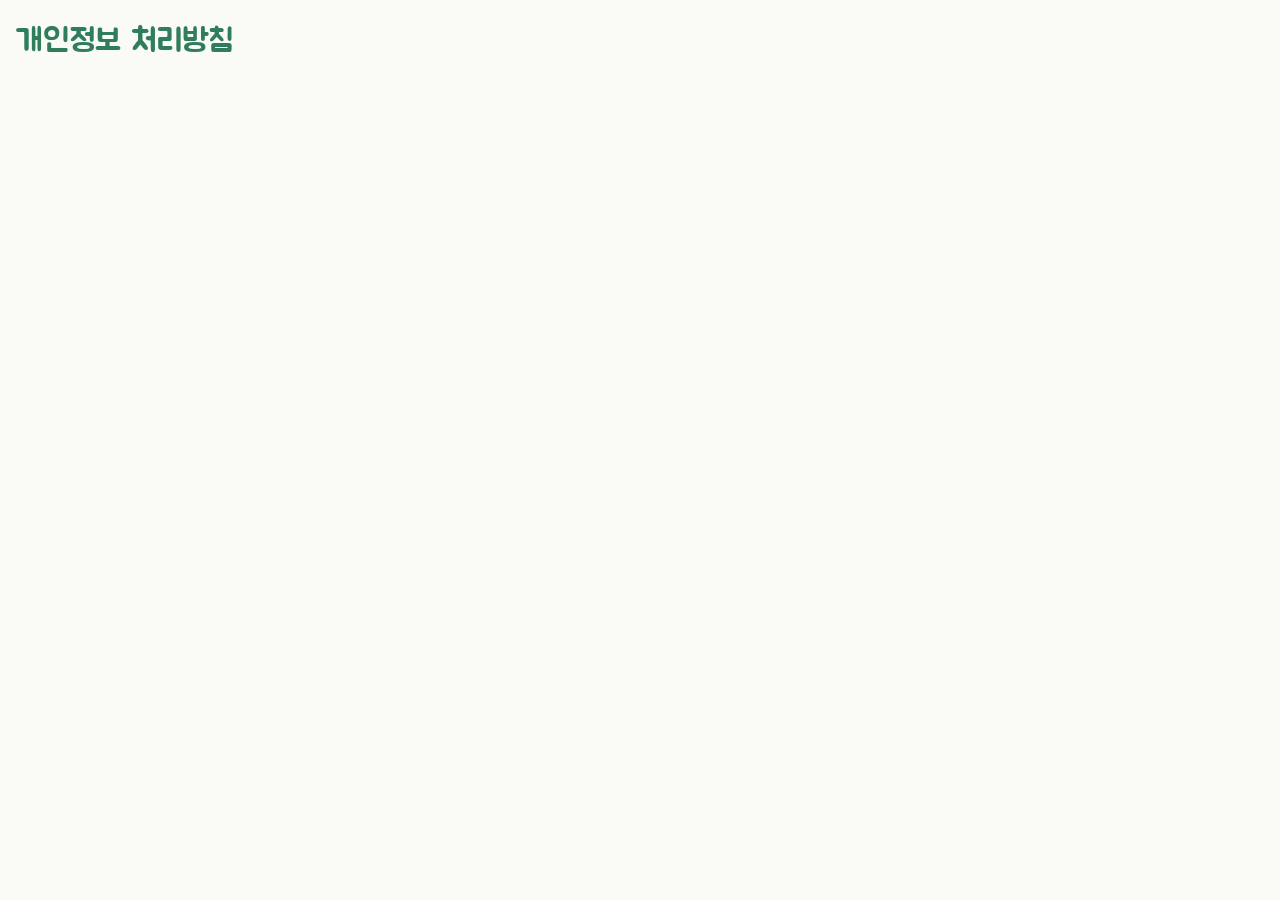
==== privacy.html @ 09f1b9ec "feat: HabitTrail 웹사이트 기본 구조와 디자인 시스템 추가 - 홈, 지원, 개인정보 처리방침 3개 페이지 생성 - 홈페이지를 시맨틱 HTML(header, nav, m" ====
<!DOCTYPE html>
<html lang="ko">
<head>
  <meta charset="UTF-8">
  <meta name="viewport" content="width=device-width, initial-scale=1.0">
  <title>개인정보 처리방침 | HabitTrail</title>
  <link rel="preconnect" href="https://fonts.googleapis.com">
  <link rel="preconnect" href="https://fonts.gstatic.com" crossorigin>
  <link rel="stylesheet" href="https://fonts.googleapis.com/css2?family=Jua&family=Noto+Sans+KR:wght@400;700&display=swap">
  <link rel="stylesheet" href="css/style.css">
  <script src="js/main.js" defer></script>
</head>
<body>
  <h1>개인정보 처리방침</h1>
</body>
</html>
---- css/style.css ----
/* HabitTrail design system */
:root {
  --color-primary: #2F7D5B;
  --color-primary-dark: #256649;
  --color-secondary: #F2A93B;
  --color-secondary-light: #FDF1DC;
  --color-text: #1F2933;
  --color-background: #FAFAF7;
  --font-heading: "Jua", sans-serif;
  --font-body: "Noto Sans KR", sans-serif;
  --space-s: 8px;
  --space-m: 16px;
  --space-l: 32px;
  --space-xl: 64px;
  --radius: 12px;
}

body {
  margin: 0;
  padding: var(--space-m);
  font-family: var(--font-body);
  line-height: 1.6;
  color: var(--color-text);
  background: var(--color-background);
}

h1,
h2,
h3 {
  font-family: var(--font-heading);
  font-weight: 400;
  margin: 0 0 var(--space-s);
}

h1 {
  color: var(--color-primary);
}

main {
  max-width: 960px;
  margin: 0 auto;
}

/* Sections: pale amber panels with the same gap between each one */
main > section {
  padding: var(--space-l);
  border-radius: var(--radius);
  background: var(--color-secondary-light);
}

main > section + section {
  margin-top: var(--space-xl);
}

/* Call-to-action button */
.button {
  display: inline-block;
  padding: var(--space-m) var(--space-l);
  border-radius: var(--radius);
  background: var(--color-primary);
  color: #fff;
  font-weight: 700;
  text-decoration: none;
}

.button:hover {
  background: var(--color-primary-dark);
}

.button:focus-visible {
  outline: 3px solid var(--color-secondary);
  outline-offset: 3px;
}
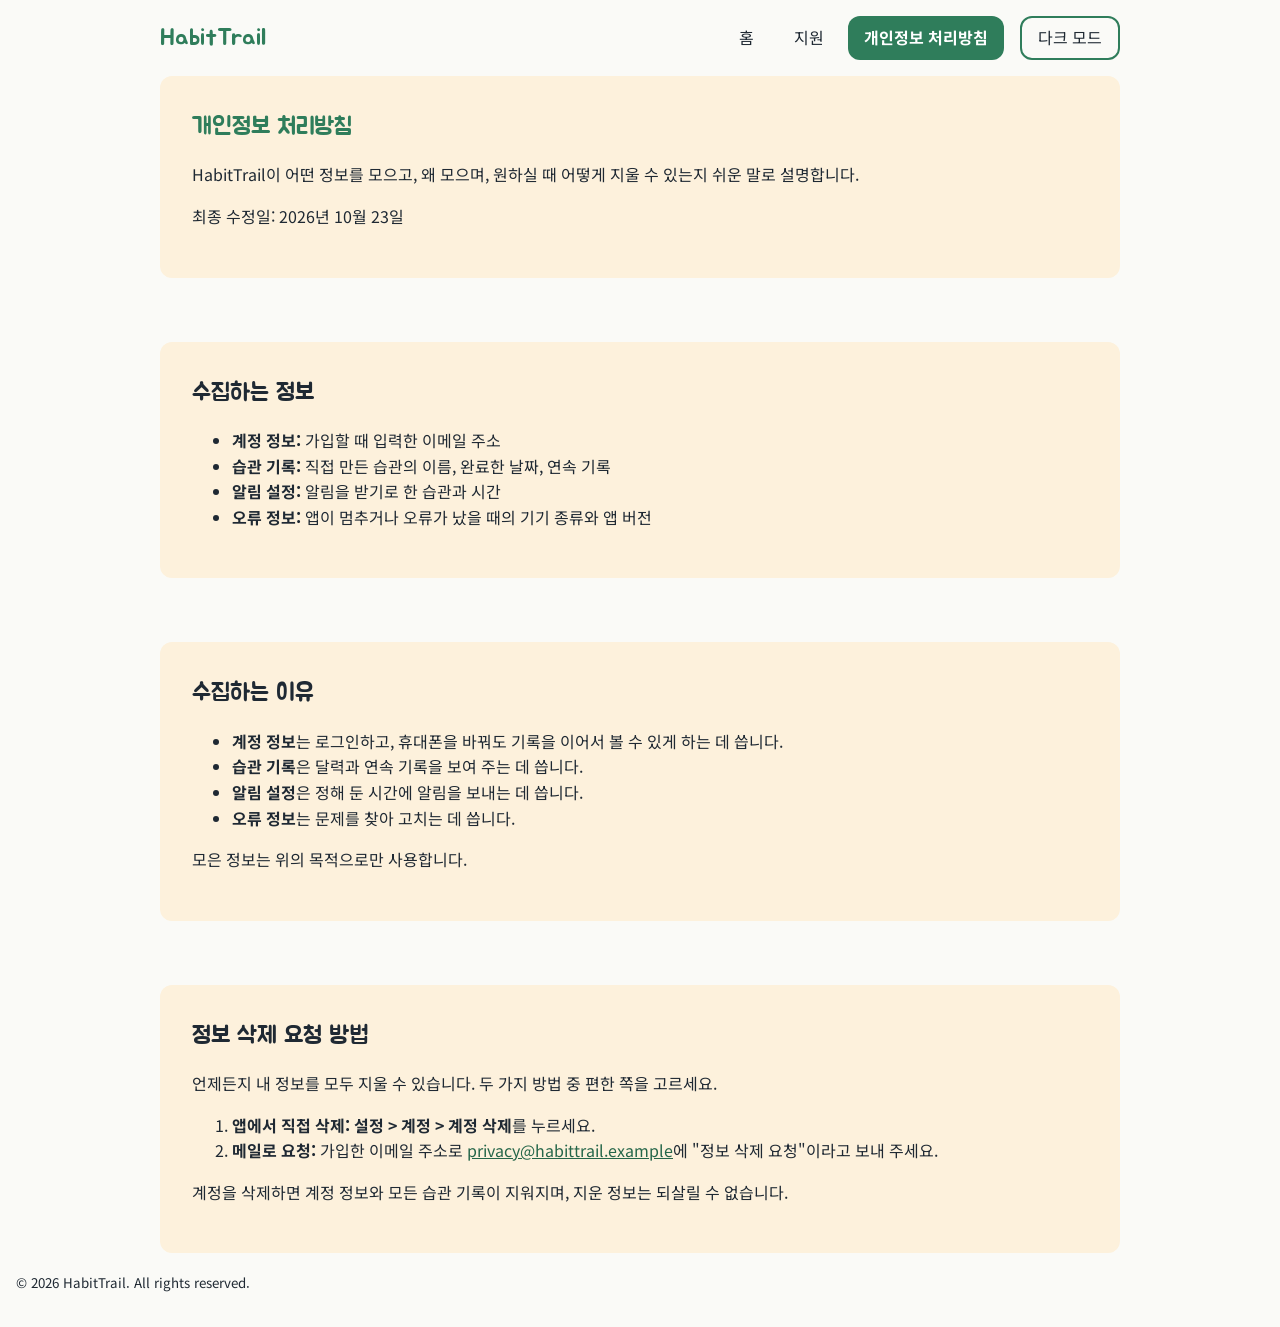
==== commit 48947607: "feat: 전 페이지 내비게이션·테마 토글과 홈 콘텐츠 섹션 추가 - 지원 페이지(FAQ)와 개인정보 처리방침(수집 항목·이유·삭제 방법) 내용 작성 - 세 페이지 헤더를 통일하고" ====
--- a/privacy.html
+++ b/privacy.html
@@ -4,6 +4,7 @@
   <meta charset="UTF-8">
   <meta name="viewport" content="width=device-width, initial-scale=1.0">
   <title>개인정보 처리방침 | HabitTrail</title>
+  <script src="js/theme.js"></script>
   <link rel="preconnect" href="https://fonts.googleapis.com">
   <link rel="preconnect" href="https://fonts.gstatic.com" crossorigin>
   <link rel="stylesheet" href="https://fonts.googleapis.com/css2?family=Jua&family=Noto+Sans+KR:wght@400;700&display=swap">
@@ -11,6 +12,62 @@
   <script src="js/main.js" defer></script>
 </head>
 <body>
-  <h1>개인정보 처리방침</h1>
+  <header class="site-header">
+    <a class="logo" href="index.html">HabitTrail</a>
+    <div class="header-actions">
+      <button type="button" class="theme-toggle" aria-pressed="false">다크 모드</button>
+      <button type="button" class="menu-toggle" aria-expanded="false" aria-controls="site-menu">메뉴</button>
+    </div>
+    <nav id="site-menu" aria-label="주요 메뉴">
+      <ul>
+        <li><a href="index.html">홈</a></li>
+        <li><a href="support.html">지원</a></li>
+        <li><a href="privacy.html" aria-current="page">개인정보 처리방침</a></li>
+      </ul>
+    </nav>
+  </header>
+
+  <main>
+    <section aria-labelledby="intro-heading">
+      <h1 id="intro-heading">개인정보 처리방침</h1>
+      <p>HabitTrail이 어떤 정보를 모으고, 왜 모으며, 원하실 때 어떻게 지울 수 있는지 쉬운 말로 설명합니다.</p>
+      <p>최종 수정일: <time datetime="2026-10-23">2026년 10월 23일</time></p>
+    </section>
+
+    <section aria-labelledby="collect-heading">
+      <h2 id="collect-heading">수집하는 정보</h2>
+      <ul>
+        <li><strong>계정 정보:</strong> 가입할 때 입력한 이메일 주소</li>
+        <li><strong>습관 기록:</strong> 직접 만든 습관의 이름, 완료한 날짜, 연속 기록</li>
+        <li><strong>알림 설정:</strong> 알림을 받기로 한 습관과 시간</li>
+        <li><strong>오류 정보:</strong> 앱이 멈추거나 오류가 났을 때의 기기 종류와 앱 버전</li>
+      </ul>
+    </section>
+
+    <section aria-labelledby="why-heading">
+      <h2 id="why-heading">수집하는 이유</h2>
+      <ul>
+        <li><strong>계정 정보</strong>는 로그인하고, 휴대폰을 바꿔도 기록을 이어서 볼 수 있게 하는 데 씁니다.</li>
+        <li><strong>습관 기록</strong>은 달력과 연속 기록을 보여 주는 데 씁니다.</li>
+        <li><strong>알림 설정</strong>은 정해 둔 시간에 알림을 보내는 데 씁니다.</li>
+        <li><strong>오류 정보</strong>는 문제를 찾아 고치는 데 씁니다.</li>
+      </ul>
+      <p>모은 정보는 위의 목적으로만 사용합니다.</p>
+    </section>
+
+    <section aria-labelledby="delete-heading">
+      <h2 id="delete-heading">정보 삭제 요청 방법</h2>
+      <p>언제든지 내 정보를 모두 지울 수 있습니다. 두 가지 방법 중 편한 쪽을 고르세요.</p>
+      <ol>
+        <li><strong>앱에서 직접 삭제:</strong> <strong>설정 &gt; 계정 &gt; 계정 삭제</strong>를 누르세요.</li>
+        <li><strong>메일로 요청:</strong> 가입한 이메일 주소로 <a href="mailto:privacy@habittrail.example">privacy@habittrail.example</a>에 "정보 삭제 요청"이라고 보내 주세요.</li>
+      </ol>
+      <p>계정을 삭제하면 계정 정보와 모든 습관 기록이 지워지며, 지운 정보는 되살릴 수 없습니다.</p>
+    </section>
+  </main>
+
+  <footer>
+    <p><small>&copy; 2026 HabitTrail. All rights reserved.</small></p>
+  </footer>
 </body>
 </html>
--- a/css/style.css
+++ b/css/style.css
@@ -1,11 +1,17 @@
 /* HabitTrail design system */
 :root {
+  color-scheme: light;
   --color-primary: #2F7D5B;
   --color-primary-dark: #256649;
   --color-secondary: #F2A93B;
   --color-secondary-light: #FDF1DC;
   --color-text: #1F2933;
   --color-background: #FAFAF7;
+  --color-surface: #FFFFFF;
+  --color-heading: #2F7D5B;
+  --color-link: #256649;
+  --color-focus: #2F7D5B;
+  --color-icon-bg: #FDF1DC;
   --font-heading: "Jua", sans-serif;
   --font-body: "Noto Sans KR", sans-serif;
   --space-s: 8px;
@@ -15,6 +21,32 @@
   --radius: 12px;
 }
 
+/* Dark theme: used when the visitor picks it, or when their device is set to
+   dark and they haven't picked light. Every pair here passes WCAG AA contrast. */
+@media (prefers-color-scheme: dark) {
+  :root:not([data-theme="light"]) {
+    color-scheme: dark;
+    --color-text: #E6E8EB;
+    --color-background: #14191F;
+    --color-secondary-light: #262119;
+    --color-surface: #1D232A;
+    --color-heading: #7DD3A8;
+    --color-link: #7DD3A8;
+    --color-focus: #7DD3A8;
+  }
+}
+
+:root[data-theme="dark"] {
+  color-scheme: dark;
+  --color-text: #E6E8EB;
+  --color-background: #14191F;
+  --color-secondary-light: #262119;
+  --color-surface: #1D232A;
+  --color-heading: #7DD3A8;
+  --color-link: #7DD3A8;
+  --color-focus: #7DD3A8;
+}
+
 body {
   margin: 0;
   padding: var(--space-m);
@@ -22,6 +54,13 @@
   line-height: 1.6;
   color: var(--color-text);
   background: var(--color-background);
+  /* Break Korean lines between words, not in the middle of one */
+  word-break: keep-all;
+  overflow-wrap: break-word;
+}
+
+a {
+  color: var(--color-link);
 }
 
 h1,
@@ -33,7 +72,7 @@
 }
 
 h1 {
-  color: var(--color-primary);
+  color: var(--color-heading);
 }
 
 main {
@@ -41,15 +80,272 @@
   margin: 0 auto;
 }
 
-/* Sections: pale amber panels with the same gap between each one */
+/* Site header. Wide screens: logo, menu, theme button in one row.
+   Narrow screens: logo and buttons on top, menu opens below via the menu button. */
+.site-header {
+  display: flex;
+  flex-wrap: wrap;
+  align-items: center;
+  gap: var(--space-s) var(--space-m);
+  max-width: 960px;
+  margin: 0 auto var(--space-m);
+}
+
+.logo {
+  margin-right: auto;
+  font-family: var(--font-heading);
+  font-size: 1.5rem;
+  color: var(--color-heading);
+  text-decoration: none;
+}
+
+.header-actions {
+  display: flex;
+  gap: var(--space-s);
+}
+
+.header-actions button {
+  min-height: 44px;
+  padding: 0 var(--space-m);
+  border: 2px solid var(--color-heading);
+  border-radius: var(--radius);
+  background: transparent;
+  color: var(--color-text);
+  font: inherit;
+  cursor: pointer;
+}
+
+.header-actions button[aria-pressed="true"],
+.header-actions button[aria-expanded="true"] {
+  background: var(--color-heading);
+  color: var(--color-background);
+  font-weight: 700;
+}
+
+/* The buttons need JavaScript, so they only appear once js/theme.js has run.
+   Without it, the menu simply stays open. */
+.theme-toggle,
+.menu-toggle {
+  display: none;
+}
+
+.js .theme-toggle {
+  display: inline-flex;
+  align-items: center;
+}
+
+nav {
+  flex-basis: 100%;
+}
+
+nav ul {
+  display: flex;
+  flex-direction: column;
+  gap: var(--space-s);
+  margin: 0;
+  padding: 0;
+  list-style: none;
+}
+
+@media (max-width: 599px) {
+  .js .menu-toggle {
+    display: inline-flex;
+    align-items: center;
+  }
+
+  .js .site-header:not(.menu-open) nav {
+    display: none;
+  }
+}
+
+@media (min-width: 600px) {
+  nav {
+    flex-basis: auto;
+  }
+
+  nav ul {
+    flex-direction: row;
+    flex-wrap: wrap;
+  }
+
+  .header-actions {
+    order: 1;
+  }
+}
+
+nav a {
+  display: flex;
+  align-items: center;
+  min-height: 44px;
+  padding: 0 var(--space-m);
+  border-radius: var(--radius);
+  color: var(--color-text);
+  text-decoration: none;
+}
+
+nav a:hover {
+  background: var(--color-secondary-light);
+}
+
+/* Active state: the page the visitor is on */
+nav a[aria-current="page"] {
+  background: var(--color-primary);
+  color: #fff;
+  font-weight: 700;
+}
+
+a:focus-visible,
+button:focus-visible,
+summary:focus-visible {
+  outline: 3px solid var(--color-focus);
+  outline-offset: 2px;
+}
+
+/* Sections: pale amber panels with the same gap between each one.
+   Narrow screens get tighter spacing; wider screens get more room. */
 main > section {
-  padding: var(--space-l);
+  padding: var(--space-m);
   border-radius: var(--radius);
   background: var(--color-secondary-light);
 }
 
 main > section + section {
-  margin-top: var(--space-xl);
+  margin-top: var(--space-l);
+}
+
+/* Hero: title, description, and button stacked and centered */
+.hero {
+  display: flex;
+  flex-direction: column;
+  align-items: center;
+  gap: var(--space-m);
+  text-align: center;
+}
+
+main > .hero {
+  padding-block: var(--space-l);
+}
+
+.hero > * {
+  margin: 0;
+}
+
+.hero h1 {
+  font-size: clamp(2rem, 1.5rem + 2.5vw, 3rem);
+  line-height: 1.2;
+}
+
+.hero p {
+  max-width: 36em;
+  text-wrap: balance;
+}
+
+/* Card grids (features, testimonials): 1 column (narrow), 2 (medium), 3 (wide) */
+.features,
+.testimonials {
+  display: grid;
+  grid-template-columns: 1fr;
+  gap: var(--space-m);
+  margin: var(--space-m) 0 0;
+  padding: 0;
+  list-style: none;
+}
+
+@media (min-width: 600px) {
+  main > section {
+    padding: var(--space-l);
+  }
+
+  main > section + section {
+    margin-top: var(--space-xl);
+  }
+
+  main > .hero {
+    padding-block: var(--space-xl);
+  }
+
+  .features,
+  .testimonials {
+    grid-template-columns: repeat(2, 1fr);
+  }
+}
+
+@media (min-width: 900px) {
+  .features,
+  .testimonials {
+    grid-template-columns: repeat(3, 1fr);
+  }
+}
+
+.features li,
+.testimonials li {
+  padding: var(--space-m);
+  border-radius: var(--radius);
+  background: var(--color-surface);
+}
+
+.features p {
+  margin: 0;
+}
+
+/* Images scale down to fit their container on any screen */
+img {
+  max-width: 100%;
+  height: auto;
+}
+
+/* Feature icons (Lucide, ISC license: see images/icons/LICENSE.txt).
+   Sized in rem so they grow with the visitor's text size setting. */
+.feature-icon {
+  display: block;
+  box-sizing: content-box;
+  width: 1.5rem;
+  height: 1.5rem;
+  padding: 0.75rem;
+  margin-bottom: var(--space-s);
+  border-radius: 50%;
+  /* Stays light in dark mode so the green icon strokes remain visible */
+  background: var(--color-icon-bg);
+}
+
+/* Small print, e.g. the "these are examples" notice */
+.note {
+  font-size: 0.875rem;
+}
+
+/* Testimonials */
+.testimonials figure,
+.testimonials blockquote {
+  margin: 0;
+}
+
+.testimonials blockquote p {
+  margin: 0 0 var(--space-s);
+}
+
+.testimonials figcaption {
+  font-size: 0.875rem;
+  font-weight: 700;
+}
+
+/* Download panel: centered text with the two store buttons side by side */
+.download {
+  text-align: center;
+}
+
+.store-links {
+  display: flex;
+  flex-wrap: wrap;
+  justify-content: center;
+  gap: var(--space-m);
+  margin: var(--space-m) 0 0;
+  padding: 0;
+  list-style: none;
+}
+
+.store-links small {
+  display: block;
+  font-weight: 400;
 }
 
 /* Call-to-action button */
@@ -67,7 +363,45 @@
   background: var(--color-primary-dark);
 }
 
-.button:focus-visible {
-  outline: 3px solid var(--color-secondary);
-  outline-offset: 3px;
-}
+/* FAQ: each question opens and closes its answer (closed by default) */
+.faq-item {
+  margin-top: var(--space-s);
+  border-radius: var(--radius);
+  background: var(--color-surface);
+}
+
+.faq-item summary {
+  display: flex;
+  align-items: center;
+  min-height: 44px;
+  padding: var(--space-s) var(--space-m);
+  border-radius: var(--radius);
+  font-weight: 700;
+  list-style: none;
+  cursor: pointer;
+}
+
+.faq-item summary::before {
+  content: "+";
+  flex: none;
+  width: 1.5em;
+  color: var(--color-heading);
+  font-size: 1.25rem;
+}
+
+.faq-item[open] summary::before {
+  content: "−";
+}
+
+.faq-item summary::-webkit-details-marker {
+  display: none;
+}
+
+.faq-item p {
+  margin: 0;
+  padding: 0 var(--space-m) var(--space-m) calc(var(--space-m) + 1.875rem);
+}
+
+.faq-item + p {
+  margin-top: var(--space-m);
+}
